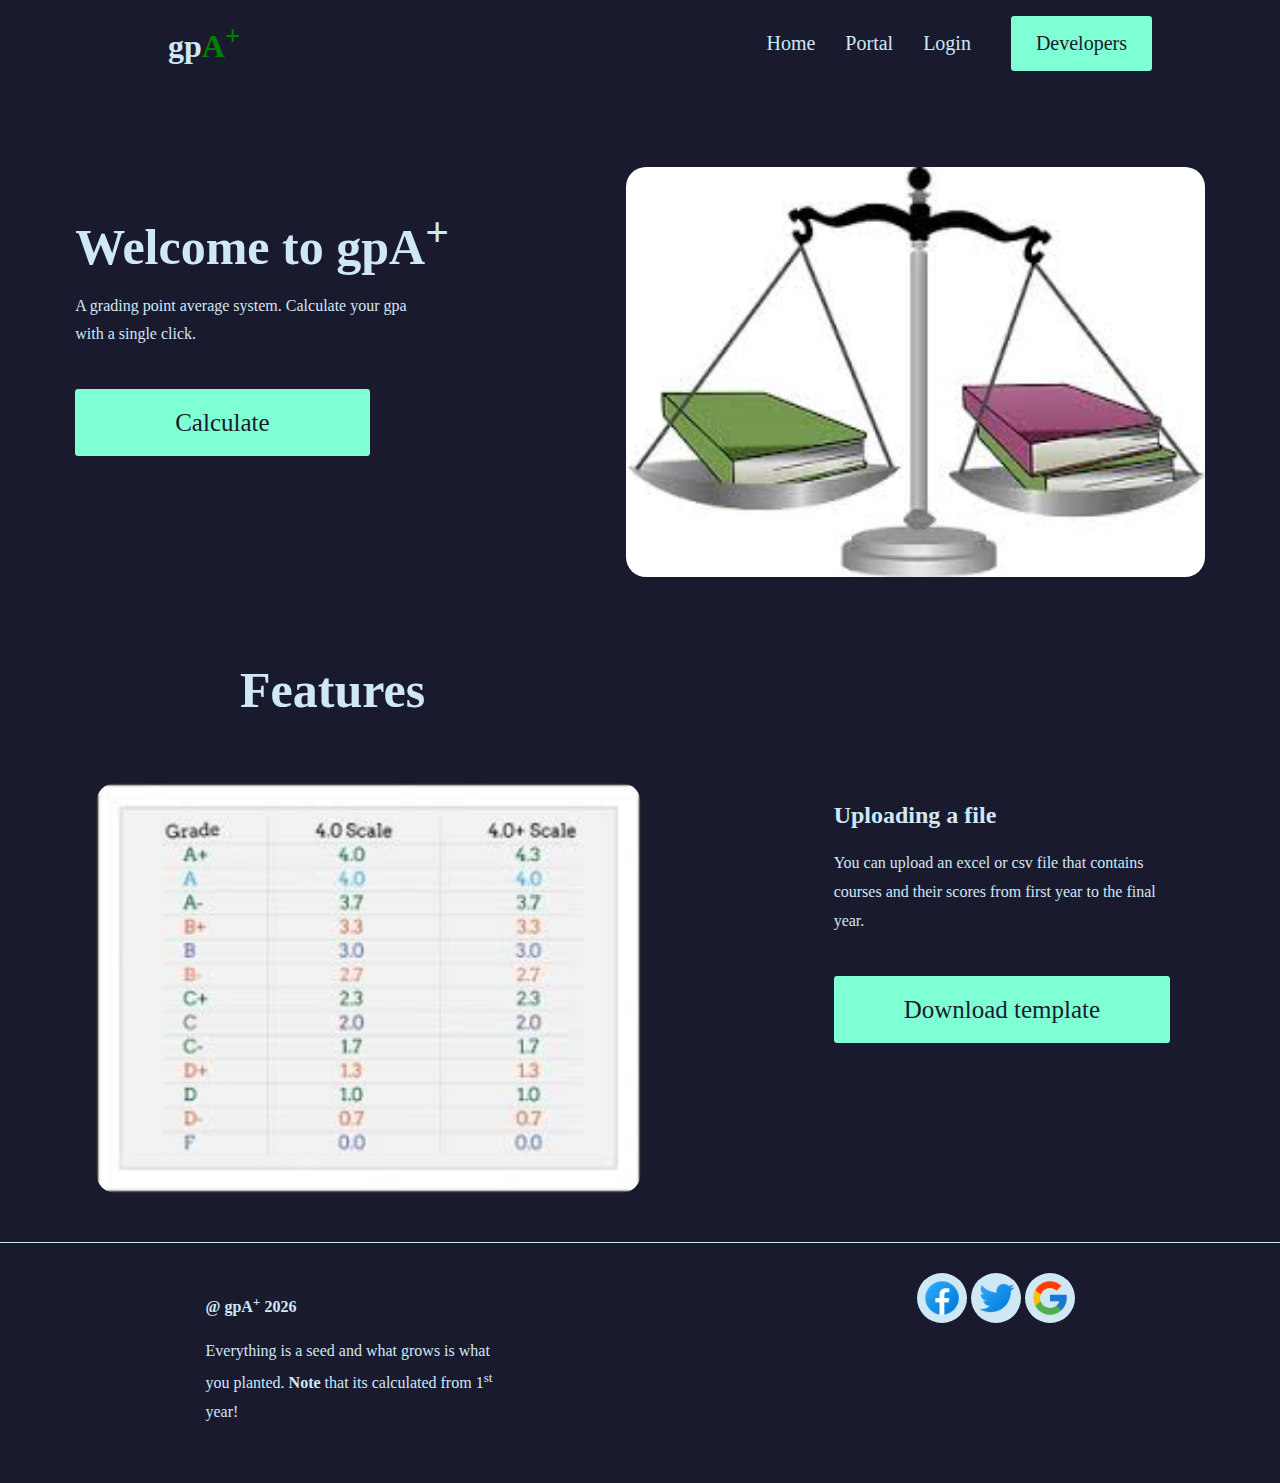
==== index.html @ 464090e7 "Initial commit" ====
<!DOCTYPE html>
<html lang="en">
<head>
    <meta charset="UTF-8">
    <meta http-equiv="X-UA-Compatible" content="IE=edge">
    <meta name="viewport" content="width=device-width, initial-scale=1.0">
    <title>Grading point system</title>
    <link rel="stylesheet" href="./src/css/index.css">
    <link rel="stylesheet" href="./src/css/logo.css">
</head>
<body>
    <!-- The Header -->
    <header>
        <a href="./index.html" class="logo"><h1><span>gp</span><strong>A<sup>+</sup></strong></h1></a>
        <nav>
            <ul class="nav">
                <a href="./index.html"><li>Home</li></a>
                <a href="#"><li>Portal</li></a>
                <a href="./login.html"><li>Login</li></a> 
            </ul>
        </nav>
        <a class="developers" href="./developers.html">Developers</a>
    </header>

    <!-- The Main Section -->
    <main>
        <section class="intro">
            <div>
                <h2>Welcome to <span>gp</span><strong>A<sup>+</sup></strong></h2>
                <p>A grading point average system. Calculate your gpa with a single click.</p>
                <a class="developers calculate" href="./gpa.html">Calculate</a>
            </div>
            <div>
                <img src="./src/img/images.jpg" alt="#">
            </div>
        </section>

        <section class="features">
            <h1>Features</h1>
            <div class="container">
                <div>
                    <img src="./src/img/excel.jpg" alt="#">
                </div>
                <div>
                    <h2>Uploading a file</h2>
                    <p>You can upload an excel or csv file that contains courses and their scores from first year to the final year.</p>
                    <a class="developers download" href="#">Download template</a>
                </div>
            </div>
        </section>
    </main>
    
    <!-- The Footer -->
    <footer>
        <div>
            <h4>@ gpA<sup>+</sup>  <span id=year></span></h4>
            <p>Everything is a seed and what grows is what you planted. <strong>Note</strong> that its calculated from 1<sup>st</sup> year!</p>

        </div>
        <div class="contact">
            <a href="#"><img src="./src/img/facebook.png" alt="facebook"></a>
            <a href="#"><img src="./src/img/twitter.png" alt="twitter"></a>
            <a href="#"><img src="./src/img/google.png" alt="google"></a>
        </div>
    </footer>
    <!-- Java script to add year -->
    <script>
        const yearElement = document.getElementById("year");
        const currentYear = new Date().getFullYear();
        yearElement.textContent = currentYear;
    </script>
</body>
</html>
---- src/css/index.css ----
/* Problems to fix when i hover on the
report button other navigation elements slightly
move*/

body{
    margin: 0;
    padding: 0px;
    background-color: #1a1a2e;
    color: #cfe8f6;
    scroll-behavior: smooth;
}

/* Heading CSS */
header {
    display: flex;
    justify-content: flex-end;
    align-items: center;
    padding: 0px 10%;
}

/* Navigation Links Css */
.nav{
    list-style: none;
    display: flex;
    gap: 30px;
    font-size: 17px;
    cursor: pointer;
    margin-right: 40px;
}

.nav a:hover{
    color: aquamarine;
    transition: 0.3s ease-in-out;
    transform: scale(1.2);
}

.nav a, .developers {
    font-size: 20px;
    color: #cfe8f6;
    text-decoration: none;
}

/* Developers Button Css */
.developers {
    padding: 16px 25px;
    background-color: aquamarine;
    border: none;
    border-radius: 0.2rem;
    cursor: pointer;
    color: #1a1a2e;
}

.developers:hover{
    color: aquamarine;
    background-color: #1a1a2e;
    border: solid aquamarine;
    transition: all 0.3s ease 0s;
    transform: scale(1.2);
}

/* Main Page Css */
main{
    min-height: 100%;
    margin-top: 5rem;
}
/* Introductions */
.intro{
    display: flex;
    height: fit-content;
    justify-content: space-around;
}

.intro h2, .features h1 {
    font-size: 50px;
    width:400px;
    margin-bottom: 10px;
}

.intro p, .features p{
    width:350px;
    margin-bottom: 60px;
    line-height: 1.8;
}

.calculate{
    padding: 20px 100px;
    font-size: 25px;
}

.calculate:hover, .download:hover{
    font-size: 30px;
}

.intro img, .features img{
 height: 410px;
 border-radius: 20px;
}

.intro img:hover, .features img:hover{
    transform: scale(1.1); /* enlarge the image on hover */
    transition: 0.5s ease-in-out;
}

.features .container{
    display: flex;
    justify-content: space-around;
    margin-top: 4rem;
}

.download{
    padding: 20px 70px;
    font-size: 25px;
}

.features h1{
    margin: 5rem 0px 60px 15rem;
}

/* Footer css */
footer{
    display: flex;
    justify-content: space-around;
    border-top: 1px solid #cfe8f6;
    margin-top: 45px;
    height: 20vh;
    padding: 30px 0px;
}


footer a {
    display: inline-block;
    position: relative;
    width: 40px;
    height: 40px;
    border-radius: 50%;
    padding: 5px;;
    transition: all 0.2s ease-in-out;
    border-color: aquamarine;
    background-color: #cfe8f6;
}
  
footer a:hover {
width: 42px;
height: 42px;
border-color: #cfe8f6;
background-color: aquamarine;
}

footer a img {
display: block;
width: 100%;
height: auto;
transition: all 0.2s ease-in-out;
}

footer a:hover img {
transform: scale(1.1);
}

footer p{
    width: 300px;
    line-height: 1.8;
}
/* Media Queries */
---- src/css/logo.css ----
/* LOGO CSS */
.logo {
    margin-right: auto;
    margin-left: 40px;
    cursor: pointer;
    text-decoration: none;
    color: #cfe8f6;
}

.logo strong{
    color:green
}

.logo:hover span{
    color: green;
    transition: 0.3s ease-in-out;
}

.logo:hover strong{
    color: #cfe8f6;
    transition: 0.3s ease-in-out;
}

.logo:hover{
    transition: 0.3s ease-in-out;
    transform: scale(1.5);
}
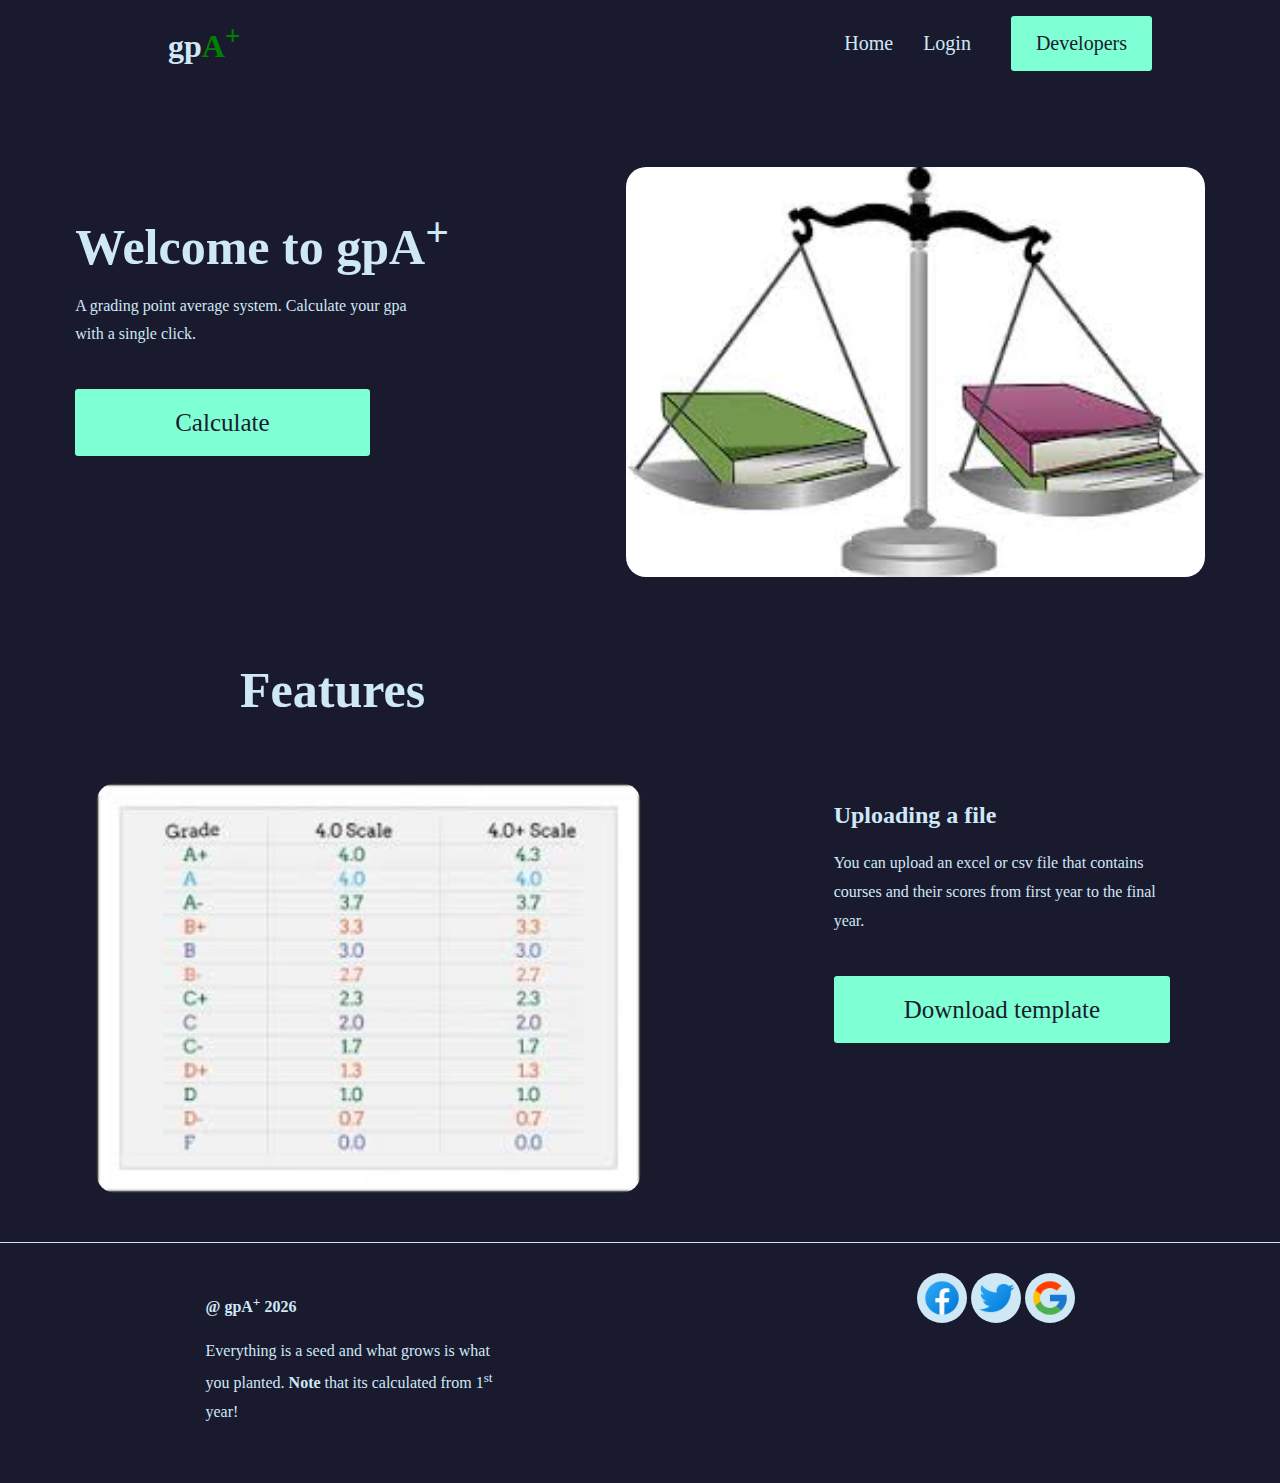
==== commit e6f82772: "Added left side bar for gpa page" ====
--- a/index.html
+++ b/index.html
@@ -15,7 +15,6 @@
         <nav>
             <ul class="nav">
                 <a href="./index.html"><li>Home</li></a>
-                <a href="#"><li>Portal</li></a>
                 <a href="./login.html"><li>Login</li></a> 
             </ul>
         </nav>
